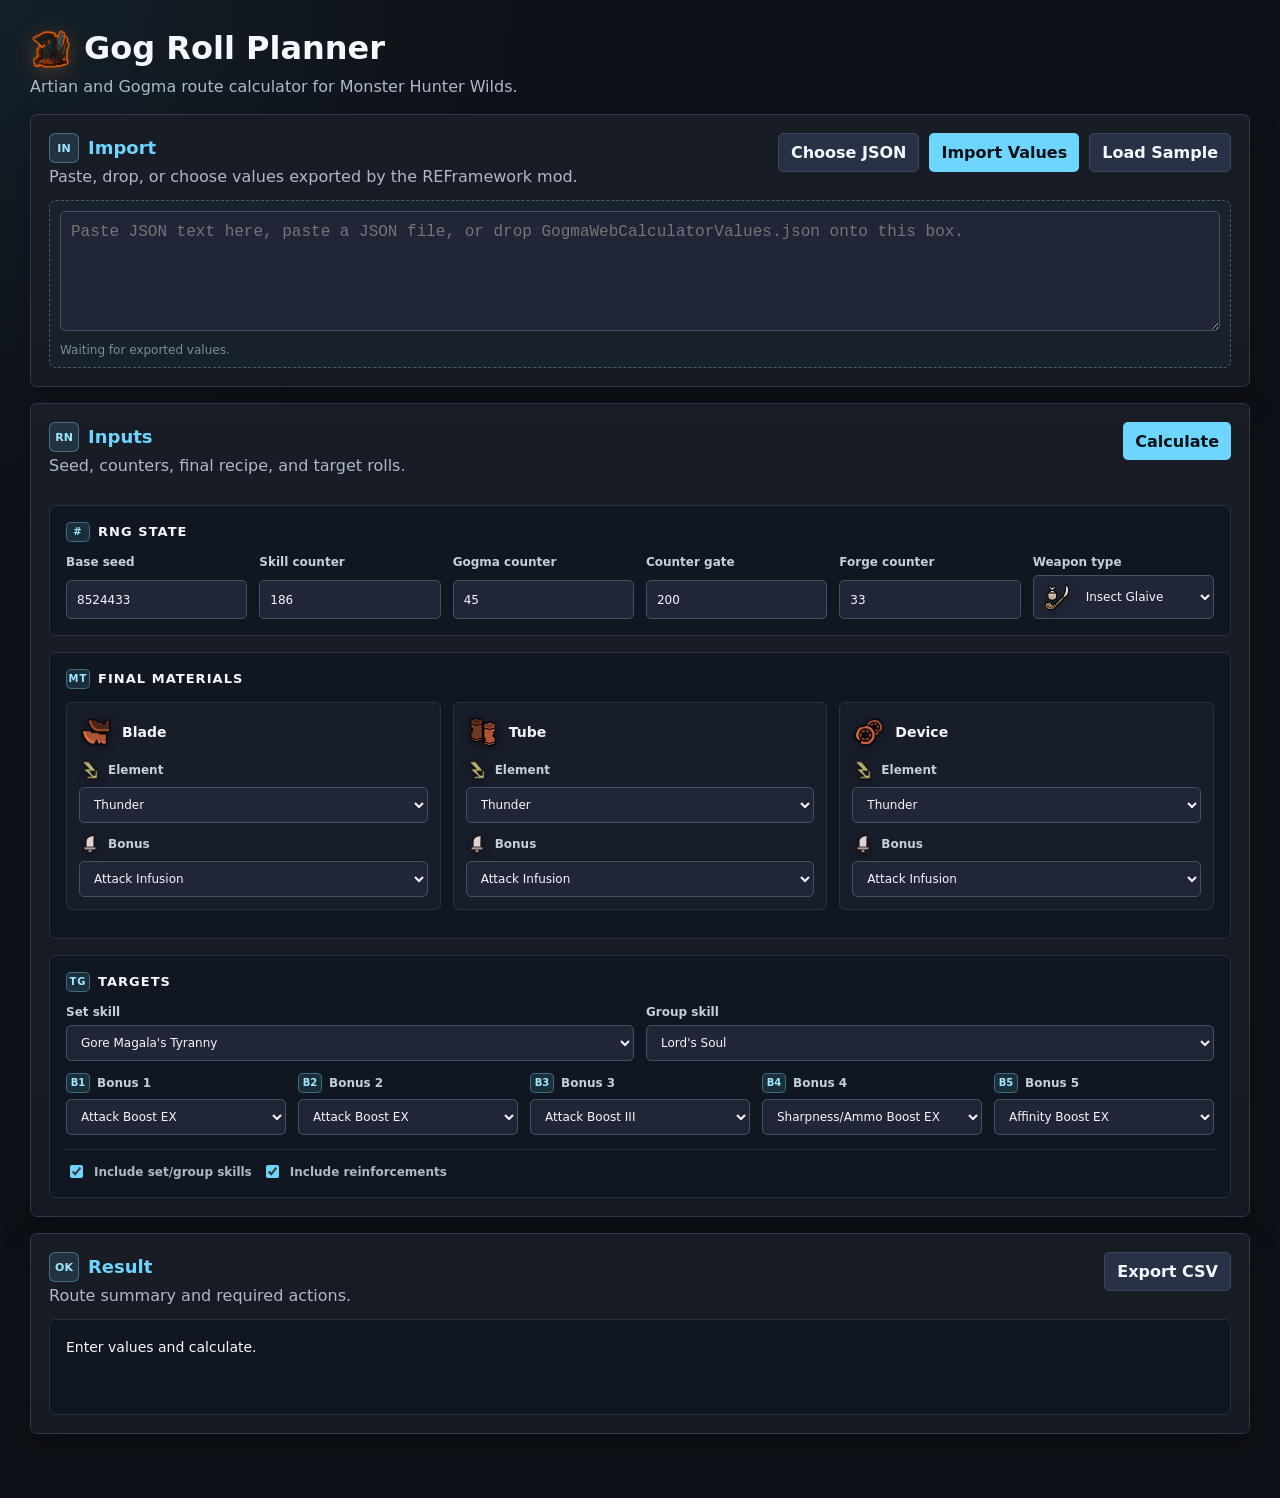
==== index.html @ 1727326c "- Moved web files to root" ====
<!doctype html>
<html lang="en">
<head>
  <meta charset="utf-8">
  <meta name="viewport" content="width=device-width, initial-scale=1">
  <title>Gogma Artian Roll Planner</title>
  <link rel="stylesheet" href="styles.css">
</head>
<body>
  <main>
    <header>
      <h1><img class="title-img" src="img/Wilds-Gogmazios-ICON-Flat-Orange.png" alt=""> Gog Roll Planner</h1>
      <p>Artian and Gogma route calculator for Monster Hunter Wilds.</p>
    </header>

    <section class="panel import-panel">
      <div class="panel-head">
        <div>
          <h2><span class="section-icon" aria-hidden="true">IN</span> Import</h2>
          <p>Paste, drop, or choose values exported by the REFramework mod.</p>
        </div>
        <div class="actions">
          <button id="chooseFileButton" type="button" class="secondary">Choose JSON</button>
          <button id="importButton">Import Values</button>
          <button id="sampleButton" type="button" class="secondary">Load Sample</button>
        </div>
      </div>
      <input id="fileInput" class="file-input" type="file" accept="application/json,.json">
      <div id="dropZone" class="drop-zone">
        <textarea id="importText" spellcheck="false" placeholder="Paste JSON text here, paste a JSON file, or drop GogmaWebCalculatorValues.json onto this box."></textarea>
        <div id="importStatus" class="import-status">Waiting for exported values.</div>
      </div>
    </section>

    <section class="panel calculator-panel">
      <div class="panel-head">
        <div>
          <h2><span class="section-icon" aria-hidden="true">RN</span> Inputs</h2>
          <p>Seed, counters, final recipe, and target rolls.</p>
        </div>
        <button id="calculateButton">Calculate</button>
      </div>

      <div class="subpanel">
        <h3><span class="mini-icon" aria-hidden="true">#</span> RNG State</h3>
        <div class="grid compact">
          <label>Base seed <input id="baseSeed" type="number" min="0"></label>
          <label>Skill counter <input id="skillCounter" type="number" min="0"></label>
          <label>Gogma counter <input id="gogmaCounter" type="number" min="0"></label>
          <label>Counter gate <input id="counterGate" type="number" min="0"></label>
          <label>Forge counter <input id="createCount" type="number" min="0"></label>
          <label>Weapon type <span class="weapon-select"><img id="weaponIcon" class="weapon-icon" alt=""><select id="weaponType"></select></span></label>
        </div>
      </div>

      <div class="subpanel">
        <h3><span class="mini-icon" aria-hidden="true">MT</span> Final Materials</h3>
        <div id="materials" class="materials"></div>
        <p id="recipeSummary" class="summary"></p>
      </div>

      <div class="subpanel">
        <h3><span class="mini-icon" aria-hidden="true">TG</span> Targets</h3>
        <div class="grid two">
          <label>Set skill <select id="desiredSetSkill"></select></label>
          <label>Group skill <select id="desiredGroupSkill"></select></label>
        </div>
        <div id="reinforcements" class="reinforcement-grid"></div>
        <div class="checks">
          <label><input id="includeSkills" type="checkbox" checked> Include set/group skills</label>
          <label><input id="includeReinforcements" type="checkbox" checked> Include reinforcements</label>
        </div>
      </div>
    </section>

    <section class="panel result-panel">
      <div class="panel-head">
        <div>
          <h2><span class="section-icon" aria-hidden="true">OK</span> Result</h2>
          <p>Route summary and required actions.</p>
        </div>
        <button id="exportCsvButton" type="button" class="secondary">Export CSV</button>
      </div>
      <div id="result" class="result">Enter values and calculate.</div>
    </section>
  </main>
  <script src="app.js"></script>
</body>
</html>
---- styles.css ----
:root {
  color-scheme: dark;
  --bg: #0d1016;
  --panel: #151922;
  --subpanel: #111720;
  --subpanel-soft: #171d29;
  --control: #202637;
  --control-border: #465064;
  --border: #30384a;
  --text: #f4f7fb;
  --muted: #aeb8c8;
  --quiet: #7f8a9d;
  --accent: #6ed5ff;
  --accent-2: #9ee8ff;
  --good: #84f2a0;
  --warn: #ffd36b;
  --bad: #ff8d8d;
  font-family: "Segoe UI", system-ui, sans-serif;
}

* { box-sizing: border-box; }

body {
  margin: 0;
  background:
    radial-gradient(circle at top left, rgba(110, 213, 255, 0.08), transparent 34rem),
    var(--bg);
  color: var(--text);
}

main {
  width: min(1220px, calc(100% - 32px));
  margin: 0 auto;
  padding: 28px 0 48px;
}

header {
  margin-bottom: 18px;
}

h1, h2, h3, p {
  margin-top: 0;
}

h1 {
  display: flex;
  align-items: center;
  gap: 12px;
  font-size: 32px;
  line-height: 1.1;
  margin-bottom: 7px;
}

h2 {
  display: flex;
  align-items: center;
  gap: 9px;
  color: var(--accent);
  font-size: 18px;
  line-height: 1.2;
  margin-bottom: 4px;
}

h3 {
  display: flex;
  align-items: center;
  gap: 8px;
  color: var(--text);
  font-size: 13px;
  line-height: 1.2;
  margin: 0 0 13px;
  text-transform: uppercase;
  letter-spacing: 0.08em;
}

.section-icon,
.mini-icon,
.part-icon {
  display: inline-grid;
  place-items: center;
  flex: 0 0 auto;
  border: 1px solid rgba(110, 213, 255, 0.38);
  background: rgba(110, 213, 255, 0.12);
  color: var(--accent-2);
  font-weight: 800;
  line-height: 1;
}

.part-icon-img,
.field-icon-img {
  flex: 0 0 auto;
  object-fit: contain;
  filter: drop-shadow(0 2px 4px rgba(0, 0, 0, 0.34));
}

.part-icon-img {
  width: 34px;
  height: 34px;
}

.field-icon-img {
  width: 22px;
  height: 22px;
}

.field-icon-img.is-empty {
  visibility: hidden;
}

.title-img {
  width: 42px;
  height: 42px;
  object-fit: contain;
  filter: drop-shadow(0 4px 10px rgba(255, 146, 65, 0.24));
}

.section-icon {
  width: 30px;
  height: 30px;
  border-radius: 6px;
  font-size: 11px;
}

.mini-icon {
  width: 24px;
  height: 20px;
  border-radius: 5px;
  font-size: 10px;
}

.part-icon {
  width: 28px;
  height: 28px;
  border-color: rgba(255, 211, 107, 0.36);
  background: rgba(255, 211, 107, 0.12);
  color: var(--warn);
  border-radius: 6px;
  font-size: 10px;
}

p {
  color: var(--muted);
  margin-bottom: 0;
}

.panel {
  background: linear-gradient(180deg, rgba(255, 255, 255, 0.015), transparent), var(--panel);
  border: 1px solid var(--border);
  border-radius: 7px;
  padding: 18px;
  margin-bottom: 16px;
  box-shadow: 0 12px 32px rgba(0, 0, 0, 0.18);
}

.panel-head {
  display: flex;
  justify-content: space-between;
  align-items: flex-start;
  gap: 16px;
  margin-bottom: 14px;
}

.subpanel {
  background: var(--subpanel);
  border: 1px solid #263044;
  border-radius: 6px;
  padding: 16px;
  margin-top: 14px;
}

.calculator-panel {
  display: grid;
  gap: 2px;
}

.import-panel textarea {
  min-height: 120px;
}

.file-input {
  display: none;
}

.drop-zone {
  border: 1px dashed #4d5a72;
  border-radius: 7px;
  padding: 10px;
  background: rgba(110, 213, 255, 0.035);
  transition: border-color 140ms ease, background 140ms ease, box-shadow 140ms ease;
}

.drop-zone.is-dragging {
  border-color: var(--accent);
  background: rgba(110, 213, 255, 0.1);
  box-shadow: 0 0 0 2px rgba(110, 213, 255, 0.12);
}

.drop-zone textarea {
  border-style: solid;
}

.import-status {
  color: var(--quiet);
  font-size: 12px;
  margin-top: 8px;
}

.import-status.ok {
  color: var(--good);
}

.import-status.bad {
  color: var(--bad);
}

.grid {
  display: grid;
  grid-template-columns: repeat(auto-fit, minmax(185px, 1fr));
  gap: 12px;
}

.grid.compact {
  grid-template-columns: repeat(auto-fit, minmax(160px, 1fr));
}

.grid.two {
  grid-template-columns: repeat(2, minmax(220px, 1fr));
}

.materials {
  display: grid;
  grid-template-columns: repeat(3, minmax(0, 1fr));
  gap: 12px;
}

.material-card {
  background: var(--subpanel-soft);
  border: 1px solid #293246;
  border-radius: 6px;
  padding: 12px;
  display: grid;
  gap: 10px;
}

.card-title {
  display: flex;
  align-items: center;
  gap: 9px;
  color: var(--text);
  font-weight: 700;
  font-size: 14px;
}

.reinforcement-grid {
  display: grid;
  grid-template-columns: repeat(5, minmax(150px, 1fr));
  gap: 12px;
  margin-top: 12px;
}

label {
  display: grid;
  gap: 6px;
  color: #c5cedb;
  font-size: 12px;
  font-weight: 600;
}

.field-label {
  display: flex;
  align-items: center;
  gap: 7px;
}

input, select, textarea, button {
  font: inherit;
}

input, select, textarea {
  width: 100%;
  color: var(--text);
  background: var(--control);
  border: 1px solid var(--control-border);
  border-radius: 5px;
  padding: 9px 10px;
  outline: none;
  font-weight: 500;
}

.weapon-select {
  position: relative;
  display: block;
}

.weapon-select select {
  min-height: 44px;
  padding-left: 48px;
}

.weapon-icon {
  position: absolute;
  left: 9px;
  top: 50%;
  z-index: 1;
  width: 30px;
  height: 30px;
  object-fit: contain;
  pointer-events: none;
  transform: translateY(-50%);
  filter: drop-shadow(0 2px 4px rgba(0, 0, 0, 0.36));
}

input:focus, select:focus, textarea:focus {
  border-color: var(--accent);
  box-shadow: 0 0 0 2px rgba(110, 213, 255, 0.12);
}

textarea {
  min-height: 96px;
  resize: vertical;
  font-family: Consolas, "Cascadia Mono", monospace;
  line-height: 1.4;
  tab-size: 2;
}

button {
  color: #071116;
  background: var(--accent);
  border: 0;
  border-radius: 5px;
  padding: 9px 12px;
  font-weight: 750;
  cursor: pointer;
  min-height: 38px;
}

button:hover {
  background: var(--accent-2);
}

button.secondary {
  color: var(--text);
  background: #283146;
  border: 1px solid #3a465c;
}

button.secondary:hover {
  background: #333d55;
}

.actions, .checks {
  display: flex;
  flex-wrap: wrap;
  gap: 10px;
}

.checks {
  margin-top: 14px;
  padding-top: 12px;
  border-top: 1px solid #273146;
}

.checks label {
  display: flex;
  align-items: center;
  gap: 8px;
  color: var(--muted);
}

.checks input {
  width: auto;
  accent-color: var(--accent);
}

.summary {
  color: var(--quiet);
  margin-top: 12px;
  font-size: 13px;
}

.result {
  white-space: pre-wrap;
  line-height: 1.6;
  background: var(--subpanel);
  border: 1px solid #263044;
  border-radius: 6px;
  padding: 16px;
  min-height: 96px;
  font-size: 14px;
}

.ok { color: var(--good); }
.warn { color: var(--warn); }
.bad { color: var(--bad); }

@media (max-width: 850px) {
  .panel-head {
    display: grid;
  }

  .grid.two,
  .materials,
  .reinforcement-grid {
    grid-template-columns: 1fr;
  }
}
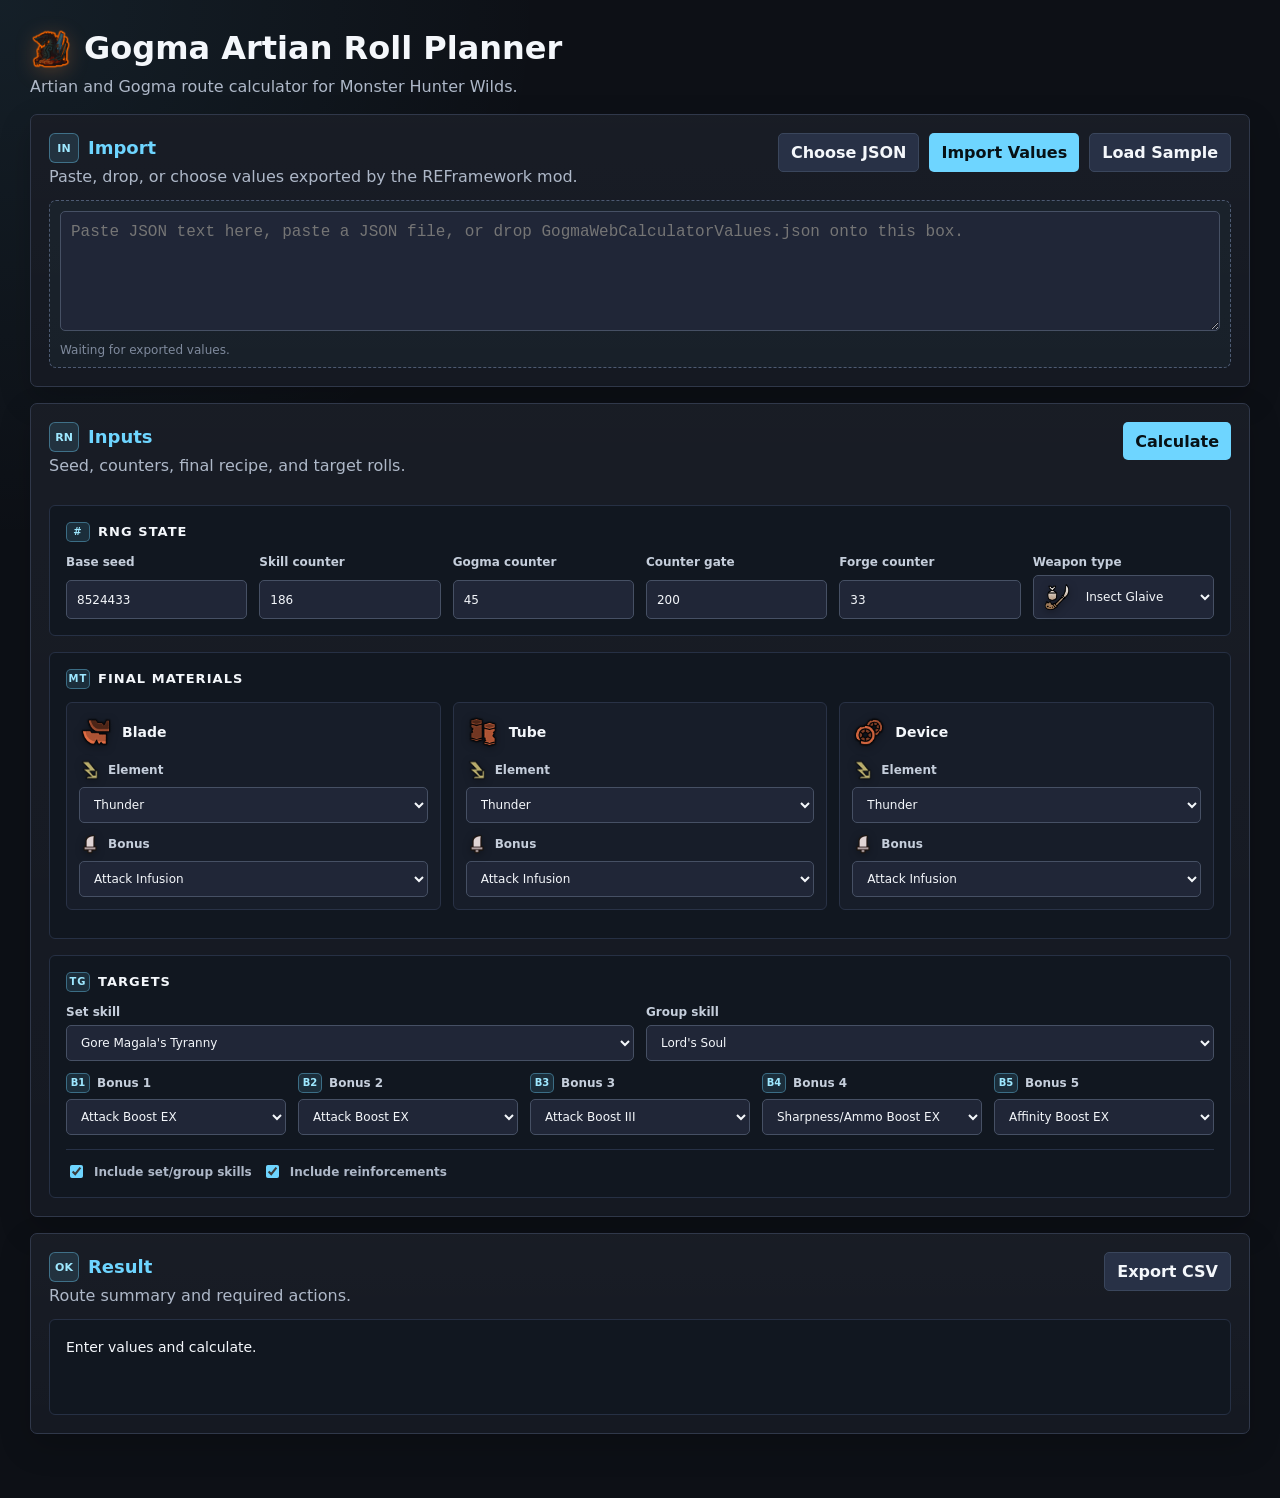
==== commit 1f5d04d2: "- Updated mod/app name in a few places - Cleaned up the mod's UI in REFramework" ====
--- a/index.html
+++ b/index.html
@@ -9,7 +9,7 @@
 <body>
   <main>
     <header>
-      <h1><img class="title-img" src="img/Wilds-Gogmazios-ICON-Flat-Orange.png" alt=""> Gog Roll Planner</h1>
+      <h1><img class="title-img" src="img/Wilds-Gogmazios-ICON-Flat-Orange.png" alt=""> Gogma Artian Roll Planner</h1>
       <p>Artian and Gogma route calculator for Monster Hunter Wilds.</p>
     </header>
 
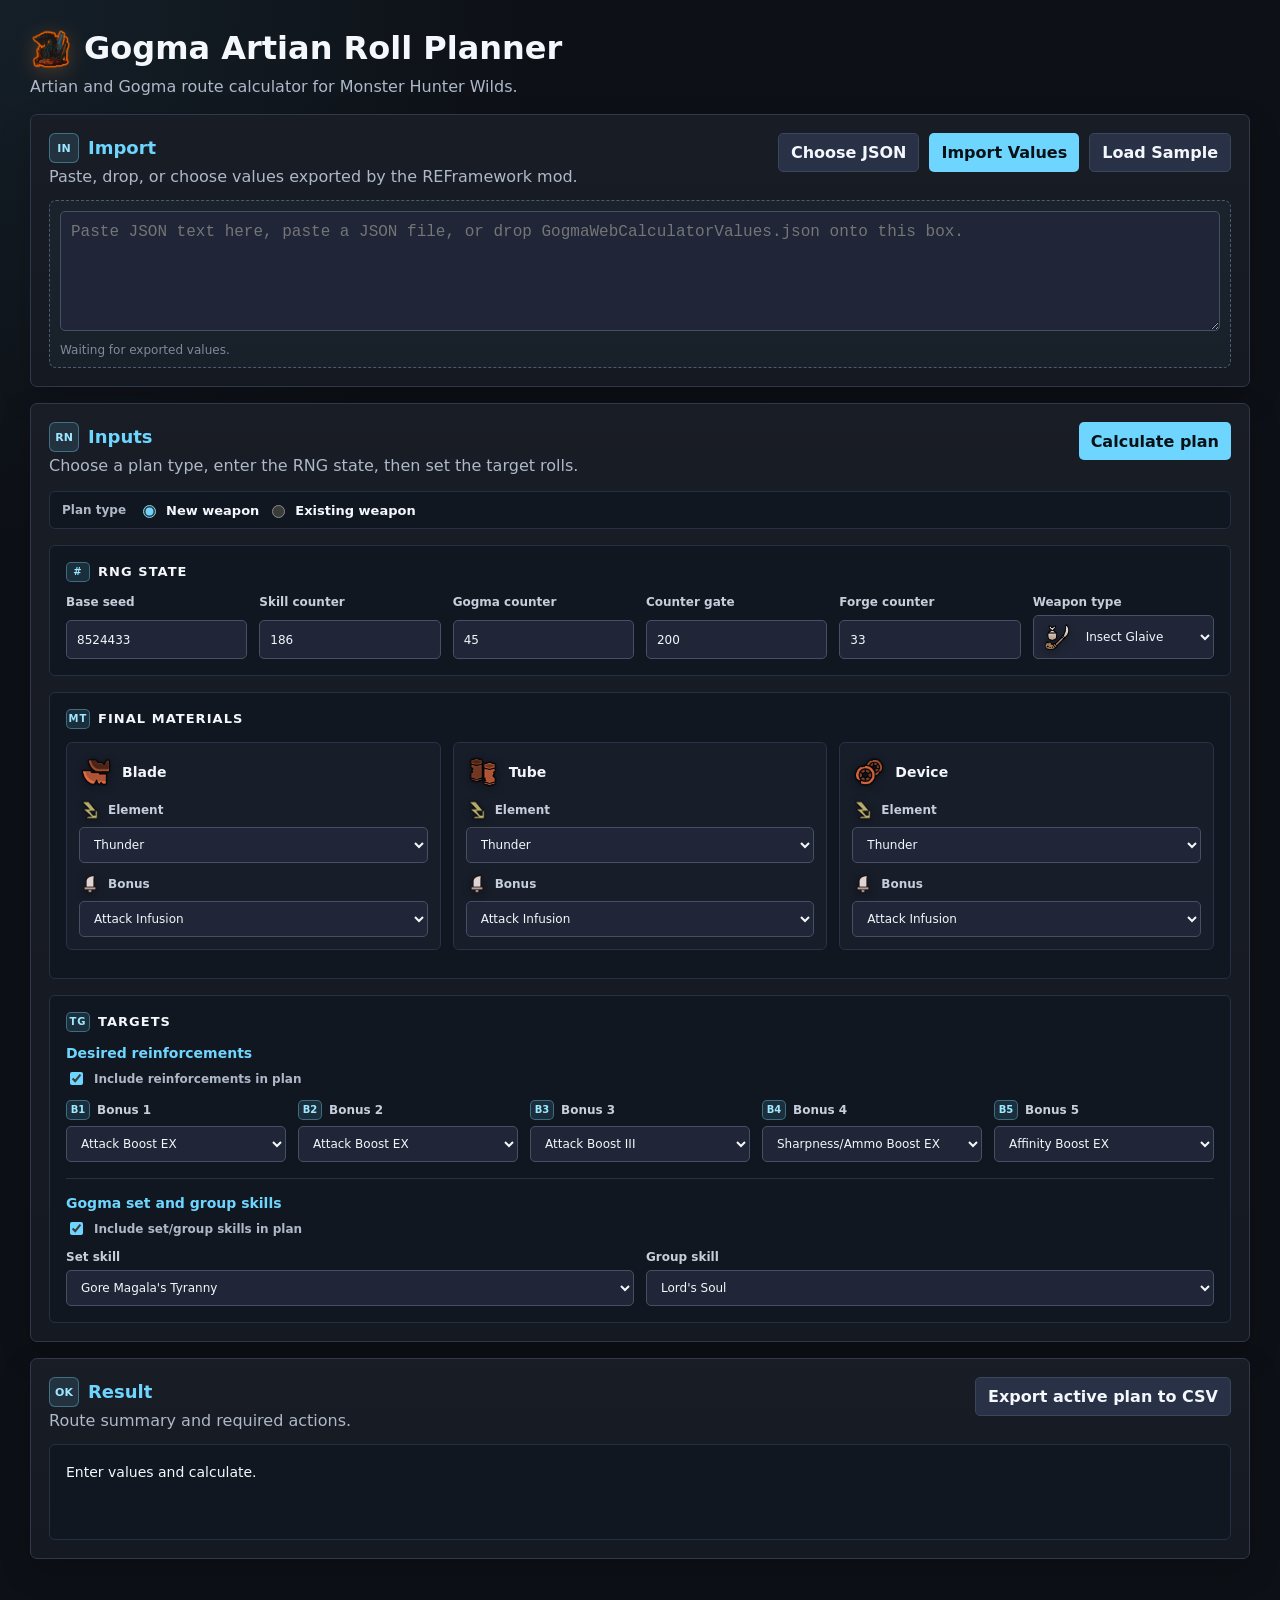
==== commit e782039f: "Added calculation for existing weapons" ====
--- a/index.html
+++ b/index.html
@@ -36,9 +36,15 @@
       <div class="panel-head">
         <div>
           <h2><span class="section-icon" aria-hidden="true">RN</span> Inputs</h2>
-          <p>Seed, counters, final recipe, and target rolls.</p>
+          <p>Choose a plan type, enter the RNG state, then set the target rolls.</p>
         </div>
-        <button id="calculateButton">Calculate</button>
+        <button id="calculateButton">Calculate plan</button>
+      </div>
+
+      <div class="plan-mode" role="group" aria-label="Plan type">
+        <span class="plan-mode-label">Plan type</span>
+        <label><input type="radio" name="planMode" value="new" checked> New weapon</label>
+        <label><input type="radio" name="planMode" value="existing"> Existing weapon</label>
       </div>
 
       <div class="subpanel">
@@ -48,27 +54,42 @@
           <label>Skill counter <input id="skillCounter" type="number" min="0"></label>
           <label>Gogma counter <input id="gogmaCounter" type="number" min="0"></label>
           <label>Counter gate <input id="counterGate" type="number" min="0"></label>
-          <label>Forge counter <input id="createCount" type="number" min="0"></label>
+          <label id="forgeCounterField">Forge counter <input id="createCount" type="number" min="0"></label>
           <label>Weapon type <span class="weapon-select"><img id="weaponIcon" class="weapon-icon" alt=""><select id="weaponType"></select></span></label>
         </div>
       </div>
 
-      <div class="subpanel">
+      <div id="newWeaponInputs" class="subpanel">
         <h3><span class="mini-icon" aria-hidden="true">MT</span> Final Materials</h3>
         <div id="materials" class="materials"></div>
         <p id="recipeSummary" class="summary"></p>
       </div>
 
+      <div id="existingWeaponInputs" class="subpanel" hidden>
+        <h3><span class="mini-icon" aria-hidden="true">EW</span> Existing Weapon</h3>
+        <p class="section-copy">Enter the Gogma Artian weapon's current attribute, skills, and reinforcements.</p>
+        <div class="grid compact">
+          <label>Attribute <select id="existingAttribute"></select></label>
+          <label>Current set skill <select id="currentSetSkill"></select></label>
+          <label>Current group skill <select id="currentGroupSkill"></select></label>
+        </div>
+        <div id="currentReinforcements" class="reinforcement-grid"></div>
+      </div>
+
       <div class="subpanel">
         <h3><span class="mini-icon" aria-hidden="true">TG</span> Targets</h3>
-        <div class="grid two">
-          <label>Set skill <select id="desiredSetSkill"></select></label>
-          <label>Group skill <select id="desiredGroupSkill"></select></label>
+        <div class="target-group">
+          <h4>Desired reinforcements</h4>
+          <label class="target-toggle"><input id="includeReinforcements" type="checkbox" checked> Include reinforcements in plan</label>
+          <div id="reinforcements" class="reinforcement-grid"></div>
         </div>
-        <div id="reinforcements" class="reinforcement-grid"></div>
-        <div class="checks">
-          <label><input id="includeSkills" type="checkbox" checked> Include set/group skills</label>
-          <label><input id="includeReinforcements" type="checkbox" checked> Include reinforcements</label>
+        <div class="target-group">
+          <h4>Gogma set and group skills</h4>
+          <label class="target-toggle"><input id="includeSkills" type="checkbox" checked> Include set/group skills in plan</label>
+          <div class="grid two">
+            <label>Set skill <select id="desiredSetSkill"></select></label>
+            <label>Group skill <select id="desiredGroupSkill"></select></label>
+          </div>
         </div>
       </div>
     </section>
@@ -79,7 +100,7 @@
           <h2><span class="section-icon" aria-hidden="true">OK</span> Result</h2>
           <p>Route summary and required actions.</p>
         </div>
-        <button id="exportCsvButton" type="button" class="secondary">Export CSV</button>
+        <button id="exportCsvButton" type="button" class="secondary">Export active plan to CSV</button>
       </div>
       <div id="result" class="result">Enter values and calculate.</div>
     </section>
--- a/styles.css
+++ b/styles.css
@@ -73,6 +73,12 @@
   letter-spacing: 0.08em;
 }
 
+h4 {
+  color: var(--accent);
+  font-size: 14px;
+  margin: 0 0 8px;
+}
+
 .section-icon,
 .mini-icon,
 .part-icon {
@@ -173,6 +179,62 @@
   gap: 2px;
 }
 
+.plan-mode {
+  display: flex;
+  align-items: center;
+  flex-wrap: wrap;
+  gap: 8px;
+  padding: 10px 12px;
+  background: var(--subpanel);
+  border: 1px solid #263044;
+  border-radius: 6px;
+}
+
+.plan-mode-label {
+  color: var(--muted);
+  font-size: 12px;
+  font-weight: 700;
+  margin-right: 4px;
+}
+
+.plan-mode label {
+  display: flex;
+  align-items: center;
+  gap: 7px;
+  color: var(--text);
+  font-size: 13px;
+}
+
+.plan-mode input {
+  width: auto;
+  accent-color: var(--accent);
+}
+
+.section-copy {
+  font-size: 13px;
+  margin: -4px 0 14px;
+}
+
+.target-group + .target-group {
+  border-top: 1px solid #273146;
+  margin-top: 16px;
+  padding-top: 16px;
+}
+
+.target-toggle {
+  display: flex;
+  align-items: center;
+  gap: 8px;
+  color: var(--muted);
+  font-size: 12px;
+  margin-bottom: 12px;
+}
+
+.target-toggle input {
+  width: auto;
+  accent-color: var(--accent);
+}
+
 .import-panel textarea {
   min-height: 120px;
 }
@@ -403,4 +465,9 @@
   .reinforcement-grid {
     grid-template-columns: 1fr;
   }
-}
+
+  .plan-mode {
+    align-items: flex-start;
+    flex-direction: column;
+  }
+}
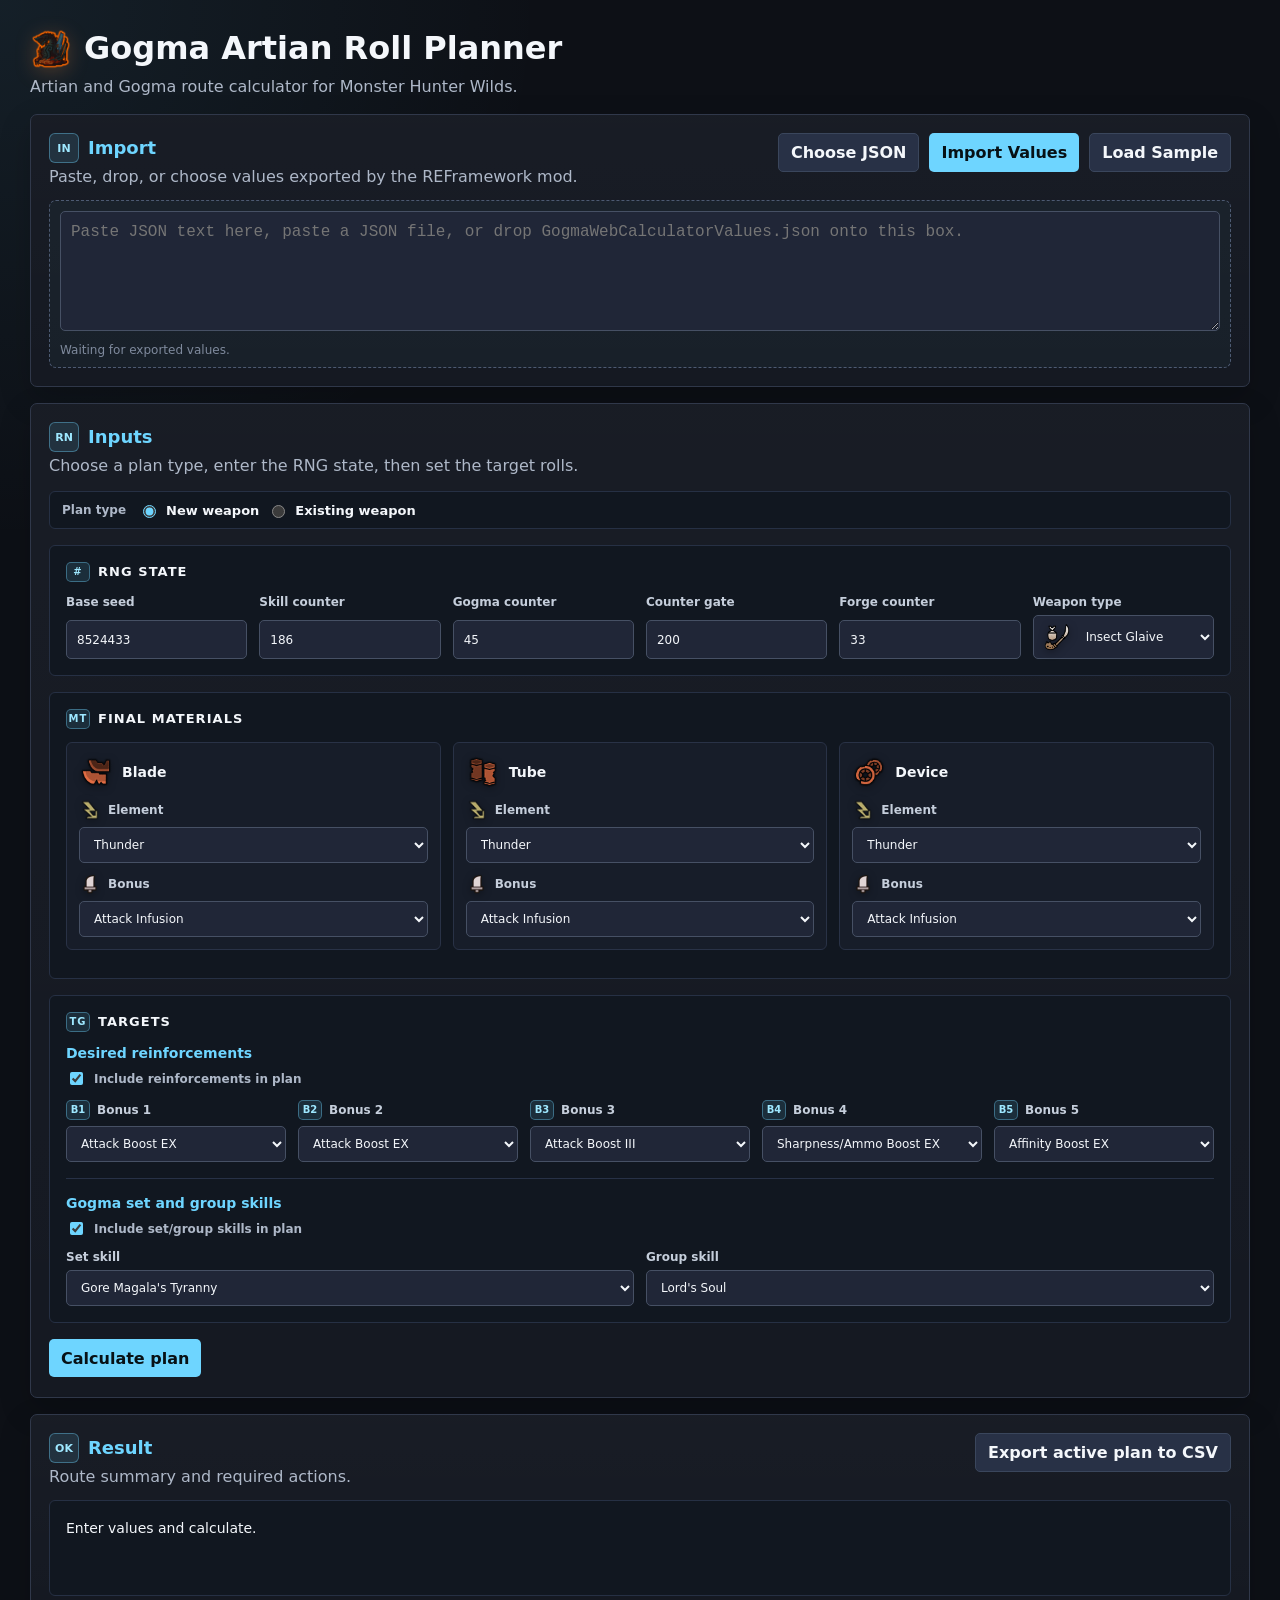
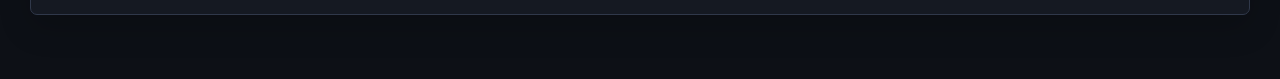
==== commit bc695d33: "Added ability to export existing weapons to web app" ====
--- a/index.html
+++ b/index.html
@@ -38,7 +38,6 @@
           <h2><span class="section-icon" aria-hidden="true">RN</span> Inputs</h2>
           <p>Choose a plan type, enter the RNG state, then set the target rolls.</p>
         </div>
-        <button id="calculateButton">Calculate plan</button>
       </div>
 
       <div class="plan-mode" role="group" aria-label="Plan type">
@@ -92,6 +91,9 @@
           </div>
         </div>
       </div>
+      <div class="calculate-action">
+        <button id="calculateButton">Calculate plan</button>
+      </div>
     </section>
 
     <section class="panel result-panel">
--- a/styles.css
+++ b/styles.css
@@ -215,6 +215,16 @@
   margin: -4px 0 14px;
 }
 
+.calculate-action {
+  display: flex;
+  justify-content: flex-start;
+  padding: 14px 0 2px;
+}
+
+.calculate-action button {
+  min-width: 150px;
+}
+
 .target-group + .target-group {
   border-top: 1px solid #273146;
   margin-top: 16px;
